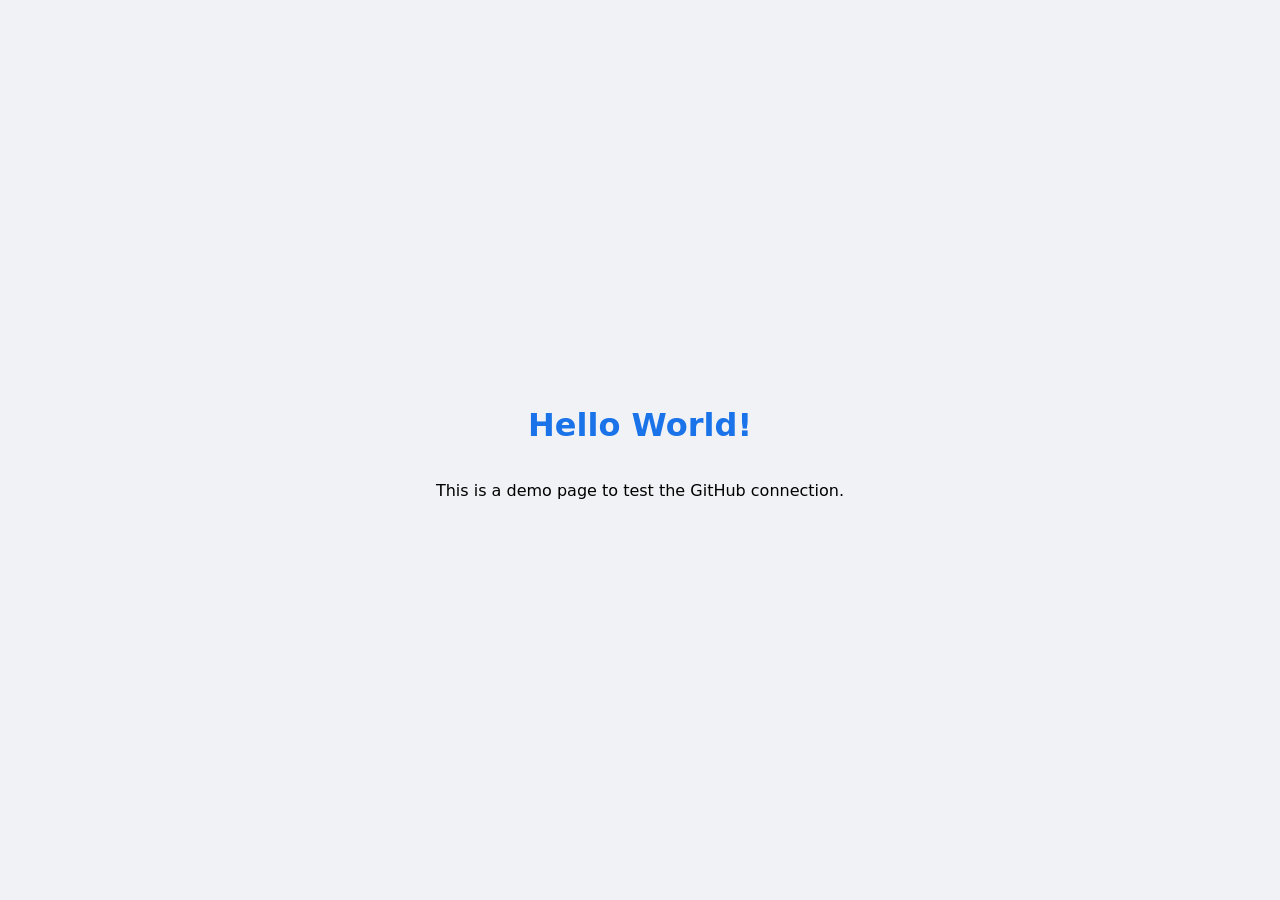
==== index.html @ 8a44653a "Initial commit with demo HTML" ====
<!DOCTYPE html>
<html lang="en">
<head>
    <meta charset="UTF-8">
    <meta name="viewport" content="width=device-width, initial-scale=1.0">
    <title>My Portfolio</title>
    <style>
        body {
            font-family: system-ui, -apple-system, sans-serif;
            display: flex;
            flex-direction: column;
            justify-content: center;
            align-items: center;
            height: 100vh;
            margin: 0;
            background-color: #f0f2f5;
        }
        h1 {
            color: #1a73e8;
        }
    </style>
</head>
<body>
    <h1>Hello World!</h1>
    <p>This is a demo page to test the GitHub connection.</p>
</body>
</html>
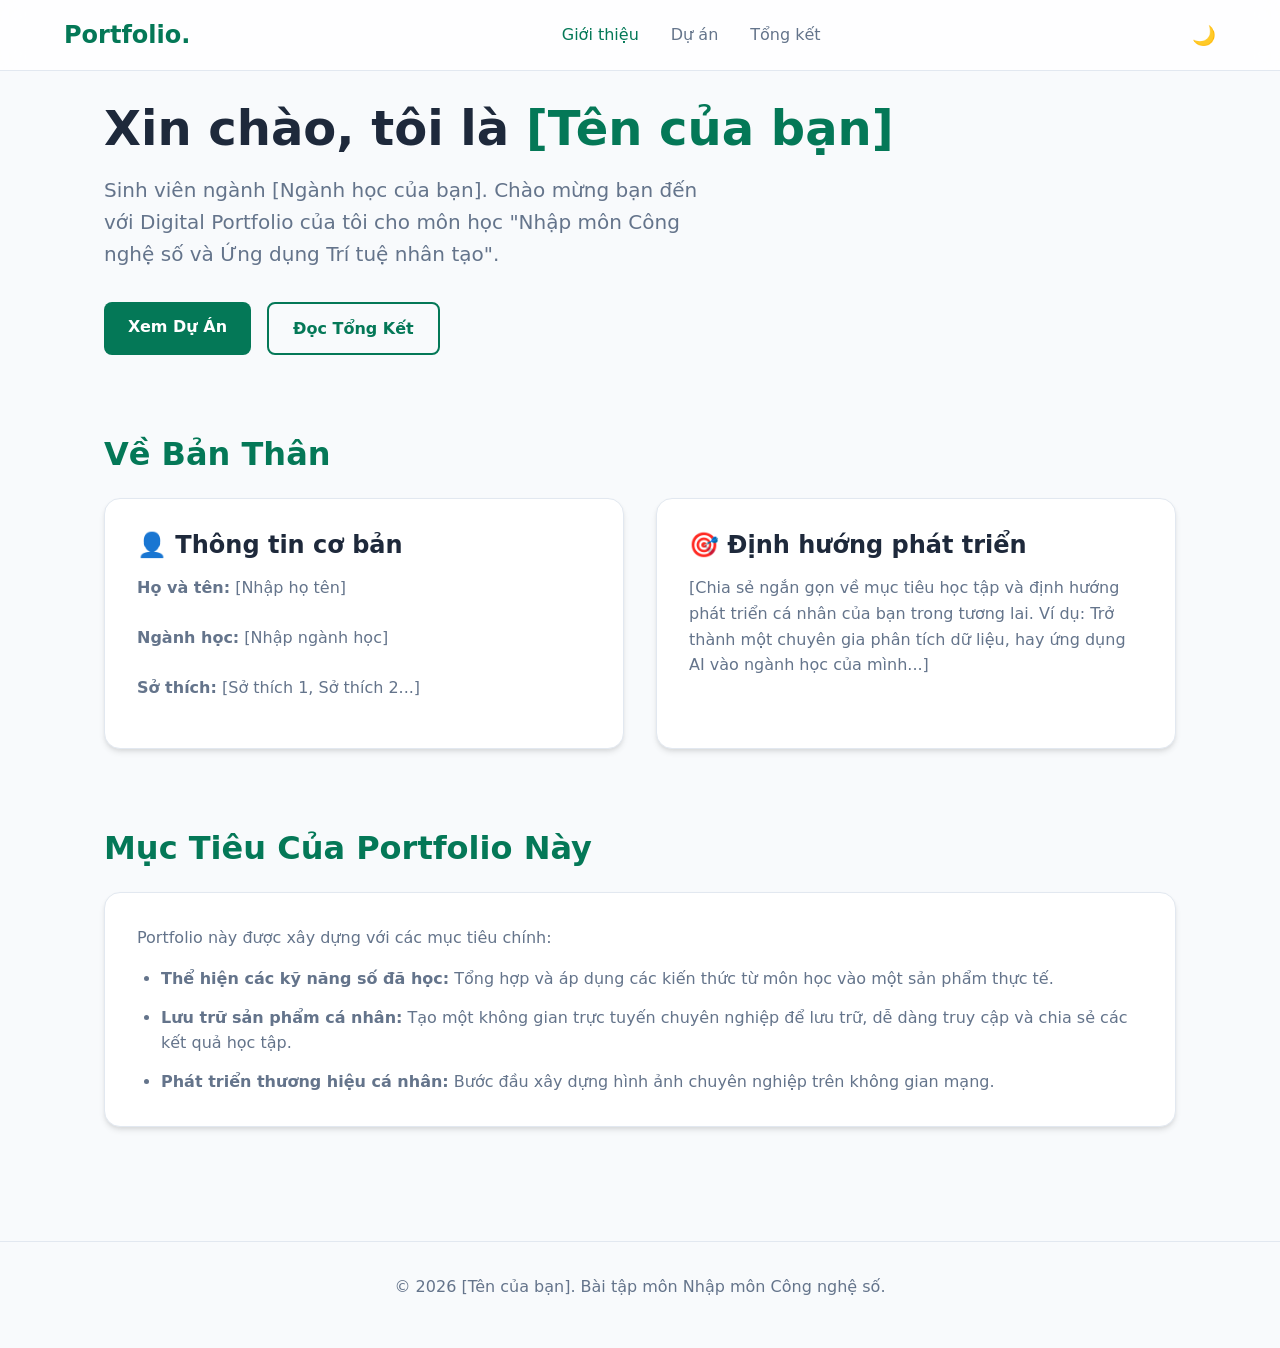
==== commit bdceb345: "feat: complete digital portfolio implementation" ====
--- a/index.html
+++ b/index.html
@@ -1,27 +1,67 @@
 <!DOCTYPE html>
-<html lang="en">
+<html lang="vi">
 <head>
     <meta charset="UTF-8">
     <meta name="viewport" content="width=device-width, initial-scale=1.0">
-    <title>My Portfolio</title>
-    <style>
-        body {
-            font-family: system-ui, -apple-system, sans-serif;
-            display: flex;
-            flex-direction: column;
-            justify-content: center;
-            align-items: center;
-            height: 100vh;
-            margin: 0;
-            background-color: #f0f2f5;
-        }
-        h1 {
-            color: #1a73e8;
-        }
-    </style>
+    <title>Digital Portfolio | Giới thiệu</title>
+    <link rel="stylesheet" href="css/style.css">
 </head>
 <body>
-    <h1>Hello World!</h1>
-    <p>This is a demo page to test the GitHub connection.</p>
+    <nav>
+        <a href="index.html" class="nav-brand">Portfolio.</a>
+        <ul class="nav-links">
+            <li><a href="index.html" class="active">Giới thiệu</a></li>
+            <li><a href="projects.html">Dự án</a></li>
+            <li><a href="summary.html">Tổng kết</a></li>
+        </ul>
+        <button id="theme-toggle" aria-label="Toggle Dark Mode">🌙</button>
+    </nav>
+
+    <main>
+        <section class="hero reveal">
+            <h1>Xin chào, tôi là <span style="color: var(--primary)">[Tên của bạn]</span></h1>
+            <p style="font-size: 1.25rem; max-width: 600px;">Sinh viên ngành [Ngành học của bạn]. Chào mừng bạn đến với Digital Portfolio của tôi cho môn học "Nhập môn Công nghệ số và Ứng dụng Trí tuệ nhân tạo".</p>
+            <div style="margin-top: 2rem; display: flex; gap: 1rem;">
+                <a href="projects.html" class="btn btn-primary">Xem Dự Án</a>
+                <a href="summary.html" class="btn btn-outline">Đọc Tổng Kết</a>
+            </div>
+        </section>
+
+        <section style="margin-top: 5rem;" class="reveal">
+            <h2>Về Bản Thân</h2>
+            <div class="grid grid-2">
+                <div class="card">
+                    <h3>👤 Thông tin cơ bản</h3>
+                    <div style="margin-top: 1rem; display: flex; flex-direction: column; gap: 0.5rem; color: var(--text-muted)">
+                        <p><strong>Họ và tên:</strong> [Nhập họ tên]</p>
+                        <p><strong>Ngành học:</strong> [Nhập ngành học]</p>
+                        <p><strong>Sở thích:</strong> [Sở thích 1, Sở thích 2...]</p>
+                    </div>
+                </div>
+                <div class="card">
+                    <h3>🎯 Định hướng phát triển</h3>
+                    <p style="margin-top: 1rem;">[Chia sẻ ngắn gọn về mục tiêu học tập và định hướng phát triển cá nhân của bạn trong tương lai. Ví dụ: Trở thành một chuyên gia phân tích dữ liệu, hay ứng dụng AI vào ngành học của mình...]</p>
+                </div>
+            </div>
+        </section>
+
+        <section style="margin-top: 5rem;" class="reveal">
+            <h2>Mục Tiêu Của Portfolio Này</h2>
+            <div class="card">
+                <p>Portfolio này được xây dựng với các mục tiêu chính:</p>
+                <ul style="margin-left: 1.5rem; margin-top: 1rem; display: flex; flex-direction: column; gap: 0.8rem; color: var(--text-muted)">
+                    <li><strong>Thể hiện các kỹ năng số đã học:</strong> Tổng hợp và áp dụng các kiến thức từ môn học vào một sản phẩm thực tế.</li>
+                    <li><strong>Lưu trữ sản phẩm cá nhân:</strong> Tạo một không gian trực tuyến chuyên nghiệp để lưu trữ, dễ dàng truy cập và chia sẻ các kết quả học tập.</li>
+                    <li><strong>Phát triển thương hiệu cá nhân:</strong> Bước đầu xây dựng hình ảnh chuyên nghiệp trên không gian mạng.</li>
+                </ul>
+            </div>
+        </section>
+    </main>
+
+    <footer>
+        <p>&copy; 2026 [Tên của bạn]. Bài tập môn Nhập môn Công nghệ số.</p>
+    </footer>
+
+    <script src="js/main.js"></script>
 </body>
 </html>
--- a/css/style.css
+++ b/css/style.css
@@ -0,0 +1,225 @@
+:root {
+  --primary: #047857; /* Dark Green inspired by the rubric */
+  --primary-light: #10B981;
+  --bg-color: #F8FAFC;
+  --text-main: #1E293B;
+  --text-muted: #64748B;
+  --card-bg: #FFFFFF;
+  --border: #E2E8F0;
+  --radius: 16px;
+  --shadow: 0 4px 6px -1px rgba(0, 0, 0, 0.1), 0 2px 4px -1px rgba(0, 0, 0, 0.06);
+  --shadow-hover: 0 20px 25px -5px rgba(0, 0, 0, 0.1), 0 10px 10px -5px rgba(0, 0, 0, 0.04);
+  --transition: all 0.3s cubic-bezier(0.4, 0, 0.2, 1);
+  --nav-bg: rgba(255, 255, 255, 0.8);
+}
+
+[data-theme="dark"] {
+  --bg-color: #0F172A;
+  --text-main: #F8FAFC;
+  --text-muted: #94A3B8;
+  --card-bg: #1E293B;
+  --border: #334155;
+  --nav-bg: rgba(15, 23, 42, 0.8);
+}
+
+* {
+  box-sizing: border-box;
+  margin: 0;
+  padding: 0;
+}
+
+body {
+  font-family: 'Inter', system-ui, -apple-system, sans-serif;
+  background-color: var(--bg-color);
+  color: var(--text-main);
+  line-height: 1.6;
+  transition: var(--transition);
+}
+
+/* Navigation */
+nav {
+  position: fixed;
+  top: 0;
+  width: 100%;
+  padding: 1rem 5%;
+  display: flex;
+  justify-content: space-between;
+  align-items: center;
+  background-color: var(--nav-bg);
+  backdrop-filter: blur(12px);
+  border-bottom: 1px solid var(--border);
+  z-index: 1000;
+  transition: var(--transition);
+}
+
+.nav-brand {
+  font-weight: 700;
+  font-size: 1.5rem;
+  color: var(--primary);
+  text-decoration: none;
+}
+
+.nav-links {
+  display: flex;
+  gap: 2rem;
+  list-style: none;
+}
+
+.nav-links a {
+  text-decoration: none;
+  color: var(--text-muted);
+  font-weight: 500;
+  transition: var(--transition);
+}
+
+.nav-links a:hover, .nav-links a.active {
+  color: var(--primary);
+}
+
+#theme-toggle {
+  background: none;
+  border: none;
+  color: var(--text-main);
+  font-size: 1.2rem;
+  cursor: pointer;
+  transition: var(--transition);
+}
+
+#theme-toggle:hover {
+  color: var(--primary);
+}
+
+/* Layout */
+main {
+  padding: 100px 5% 50px;
+  max-width: 1200px;
+  margin: 0 auto;
+}
+
+/* Typography */
+h1, h2, h3 {
+  color: var(--text-main);
+  line-height: 1.2;
+}
+
+h1 { font-size: 3rem; font-weight: 800; margin-bottom: 1rem; }
+h2 { font-size: 2rem; font-weight: 700; margin-bottom: 1.5rem; color: var(--primary); }
+h3 { font-size: 1.5rem; font-weight: 600; margin-bottom: 0.5rem; }
+
+p { margin-bottom: 1rem; color: var(--text-muted); }
+
+/* Components */
+.card {
+  background: var(--card-bg);
+  border-radius: var(--radius);
+  padding: 2rem;
+  border: 1px solid var(--border);
+  box-shadow: var(--shadow);
+  transition: var(--transition);
+}
+
+.card:hover {
+  transform: translateY(-5px);
+  box-shadow: var(--shadow-hover);
+}
+
+.btn {
+  display: inline-block;
+  padding: 0.75rem 1.5rem;
+  border-radius: 8px;
+  text-decoration: none;
+  font-weight: 600;
+  transition: var(--transition);
+  cursor: pointer;
+}
+
+.btn-primary {
+  background-color: var(--primary);
+  color: white;
+  border: none;
+}
+
+.btn-primary:hover {
+  background-color: var(--primary-light);
+  transform: translateY(-2px);
+}
+
+.btn-outline {
+  background-color: transparent;
+  color: var(--primary);
+  border: 2px solid var(--primary);
+}
+
+.btn-outline:hover {
+  background-color: var(--primary);
+  color: white;
+}
+
+/* Grid System */
+.grid {
+  display: grid;
+  gap: 2rem;
+}
+
+.grid-2 { grid-template-columns: repeat(auto-fit, minmax(300px, 1fr)); }
+.grid-3 { grid-template-columns: repeat(auto-fit, minmax(300px, 1fr)); }
+
+/* Badge / Tags */
+.badge {
+  display: inline-block;
+  padding: 0.25rem 0.75rem;
+  border-radius: 999px;
+  background-color: rgba(4, 120, 87, 0.1);
+  color: var(--primary);
+  font-size: 0.875rem;
+  font-weight: 600;
+  margin-bottom: 1rem;
+}
+
+/* Animations */
+.reveal {
+  opacity: 0;
+  transform: translateY(30px);
+  transition: all 0.8s ease-out;
+}
+
+.reveal.active {
+  opacity: 1;
+  transform: translateY(0);
+}
+
+/* Projects specific */
+.project-card {
+  display: flex;
+  flex-direction: column;
+  height: 100%;
+}
+
+.project-card .content {
+  flex-grow: 1;
+}
+
+.project-meta {
+  margin-top: 1.5rem;
+  padding-top: 1rem;
+  border-top: 1px solid var(--border);
+  display: flex;
+  justify-content: space-between;
+  align-items: center;
+}
+
+/* Footer */
+footer {
+  text-align: center;
+  padding: 2rem;
+  color: var(--text-muted);
+  border-top: 1px solid var(--border);
+  margin-top: 4rem;
+}
+
+/* Responsive */
+@media (max-width: 768px) {
+  nav { padding: 1rem; }
+  .nav-links { display: none; /* In a real app, we'd add a hamburger menu */ }
+  h1 { font-size: 2.5rem; }
+}
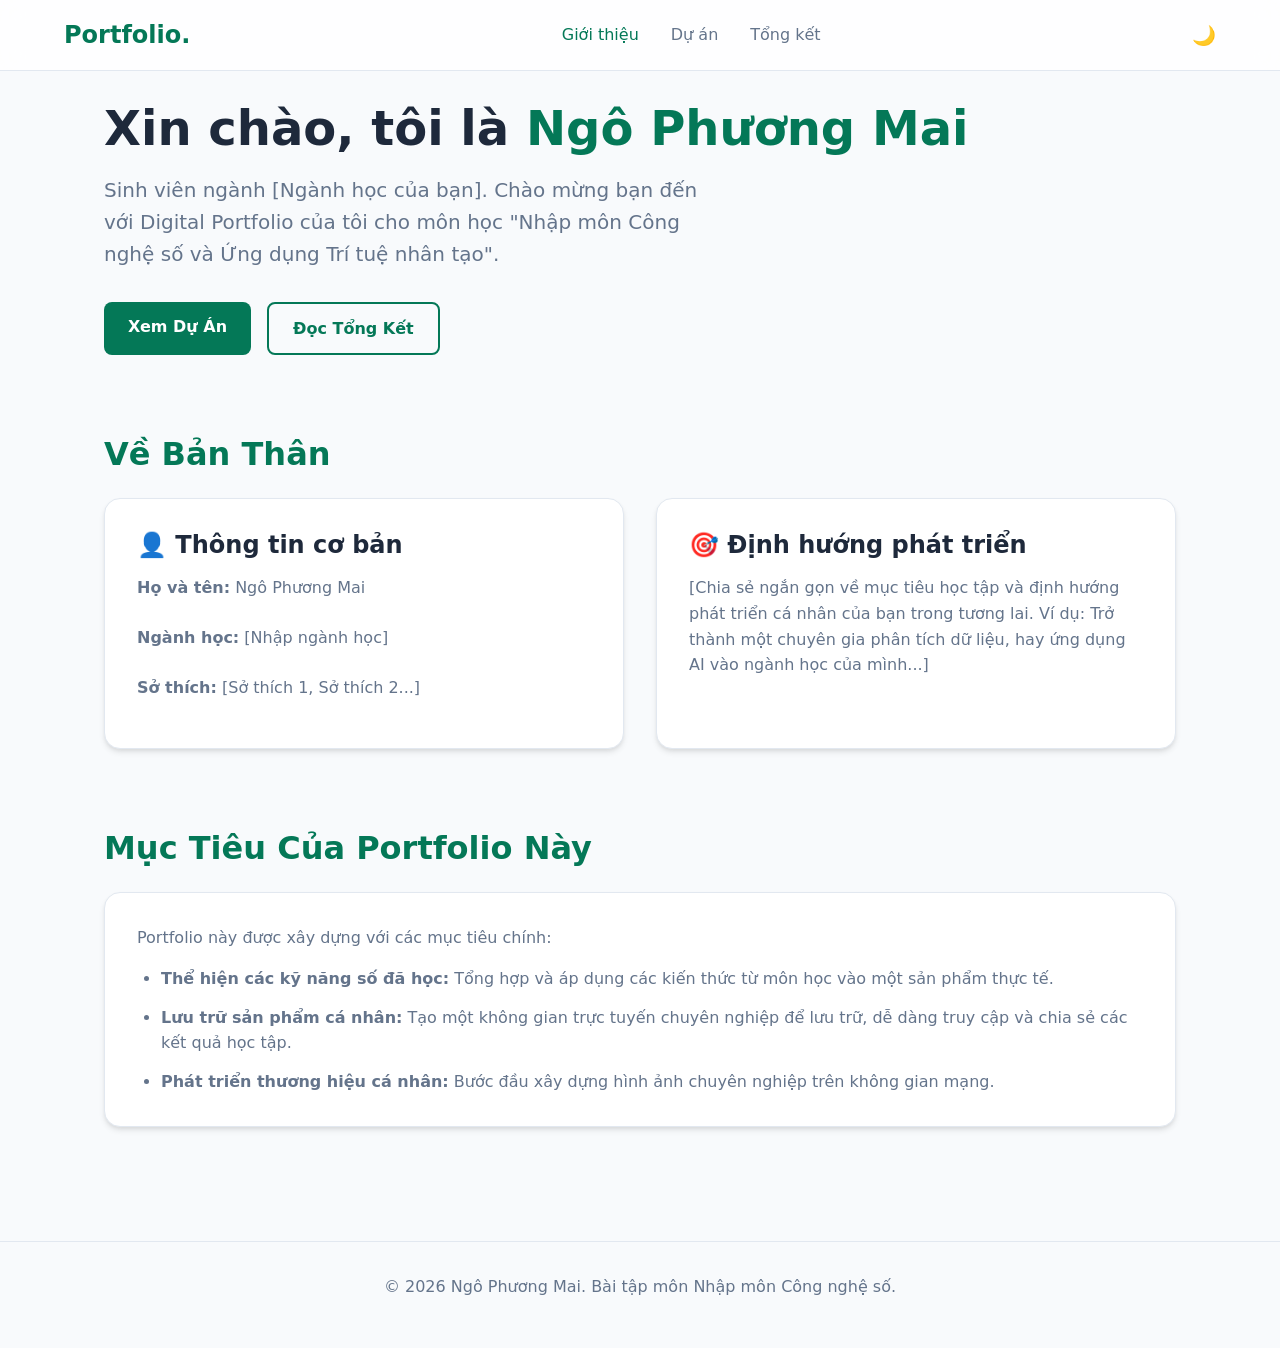
==== commit 362ae60a: "chore: update author name to Ngô Phương Mai" ====
--- a/index.html
+++ b/index.html
@@ -19,7 +19,7 @@
 
     <main>
         <section class="hero reveal">
-            <h1>Xin chào, tôi là <span style="color: var(--primary)">[Tên của bạn]</span></h1>
+            <h1>Xin chào, tôi là <span style="color: var(--primary)">Ngô Phương Mai</span></h1>
             <p style="font-size: 1.25rem; max-width: 600px;">Sinh viên ngành [Ngành học của bạn]. Chào mừng bạn đến với Digital Portfolio của tôi cho môn học "Nhập môn Công nghệ số và Ứng dụng Trí tuệ nhân tạo".</p>
             <div style="margin-top: 2rem; display: flex; gap: 1rem;">
                 <a href="projects.html" class="btn btn-primary">Xem Dự Án</a>
@@ -33,7 +33,7 @@
                 <div class="card">
                     <h3>👤 Thông tin cơ bản</h3>
                     <div style="margin-top: 1rem; display: flex; flex-direction: column; gap: 0.5rem; color: var(--text-muted)">
-                        <p><strong>Họ và tên:</strong> [Nhập họ tên]</p>
+                        <p><strong>Họ và tên:</strong> Ngô Phương Mai</p>
                         <p><strong>Ngành học:</strong> [Nhập ngành học]</p>
                         <p><strong>Sở thích:</strong> [Sở thích 1, Sở thích 2...]</p>
                     </div>
@@ -59,7 +59,7 @@
     </main>
 
     <footer>
-        <p>&copy; 2026 [Tên của bạn]. Bài tập môn Nhập môn Công nghệ số.</p>
+        <p>&copy; 2026 Ngô Phương Mai. Bài tập môn Nhập môn Công nghệ số.</p>
     </footer>
 
     <script src="js/main.js"></script>
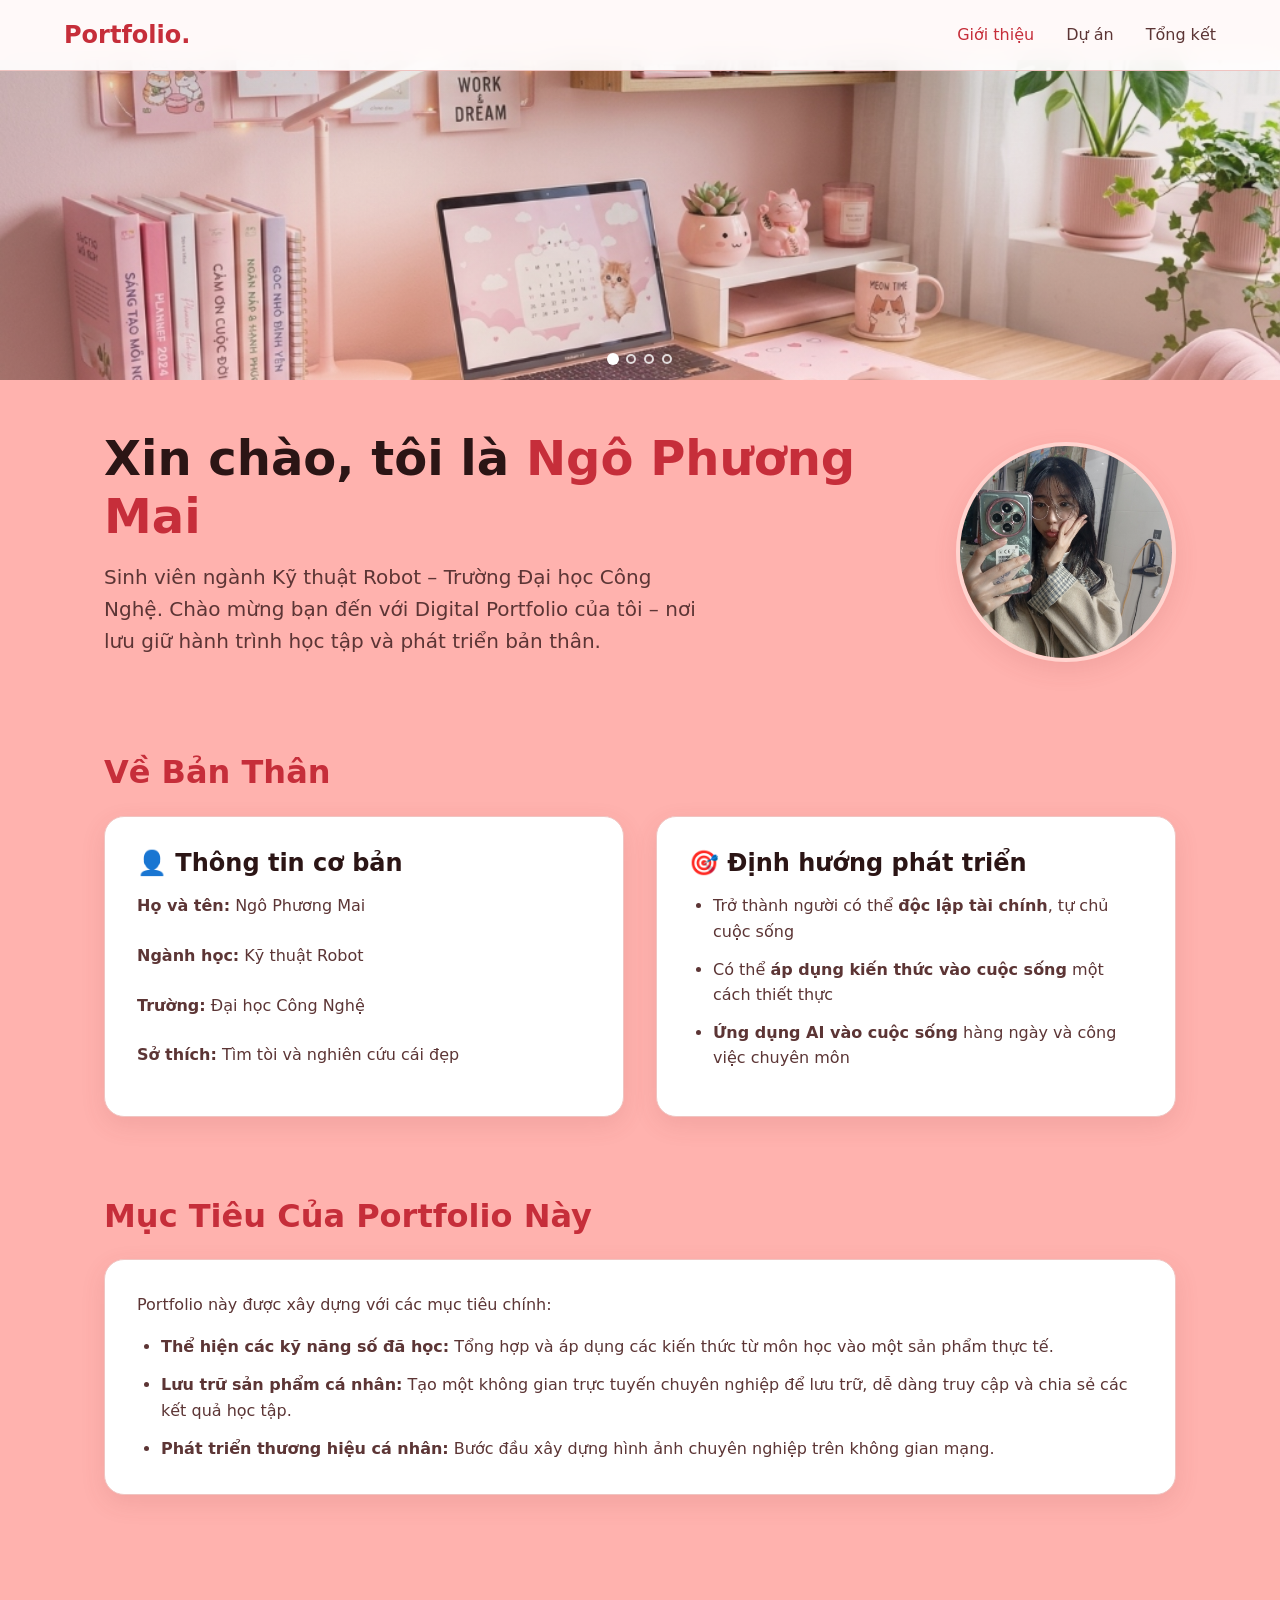
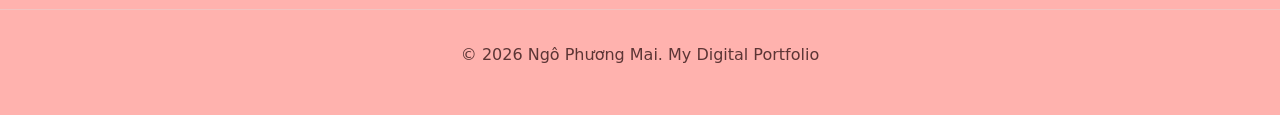
==== commit 1d8a7c3d: "feat: add user portrait and fix dark mode background/button contrast" ====
--- a/index.html
+++ b/index.html
@@ -14,16 +14,45 @@
             <li><a href="projects.html">Dự án</a></li>
             <li><a href="summary.html">Tổng kết</a></li>
         </ul>
-        <button id="theme-toggle" aria-label="Toggle Dark Mode">🌙</button>
     </nav>
+
+    <!-- Hero Banner Carousel -->
+    <div class="banner-carousel" id="bannerCarousel">
+        <div class="carousel-track">
+            <div class="carousel-slide active">
+                <img src="images/banner1.jpg" alt="Không gian làm việc màu hồng">
+                <div class="slide-overlay"></div>
+            </div>
+            <div class="carousel-slide">
+                <img src="images/banner2.png" alt="Góc học tập pastel">
+                <div class="slide-overlay"></div>
+            </div>
+            <div class="carousel-slide">
+                <img src="images/banner3.png" alt="Góc đọc sách ấm cúng">
+                <div class="slide-overlay"></div>
+            </div>
+            <div class="carousel-slide">
+                <img src="images/banner4.png" alt="Không gian sáng tạo">
+                <div class="slide-overlay"></div>
+            </div>
+        </div>
+        <button class="carousel-btn carousel-btn-prev" aria-label="Previous slide">&#10094;</button>
+        <button class="carousel-btn carousel-btn-next" aria-label="Next slide">&#10095;</button>
+        <div class="carousel-dots" id="carouselDots"></div>
+    </div>
 
     <main>
         <section class="hero reveal">
-            <h1>Xin chào, tôi là <span style="color: var(--primary)">Ngô Phương Mai</span></h1>
-            <p style="font-size: 1.25rem; max-width: 600px;">Sinh viên ngành [Ngành học của bạn]. Chào mừng bạn đến với Digital Portfolio của tôi cho môn học "Nhập môn Công nghệ số và Ứng dụng Trí tuệ nhân tạo".</p>
-            <div style="margin-top: 2rem; display: flex; gap: 1rem;">
-                <a href="projects.html" class="btn btn-primary">Xem Dự Án</a>
-                <a href="summary.html" class="btn btn-outline">Đọc Tổng Kết</a>
+            <div class="hero-intro">
+                <div class="hero-text">
+                    <h1>Xin chào, tôi là <span style="color: var(--primary)">Ngô Phương Mai</span></h1>
+                    <p style="font-size: 1.25rem; max-width: 600px;">Sinh viên ngành Kỹ thuật Robot – Trường Đại học Công Nghệ. Chào mừng bạn đến với Digital Portfolio của tôi – nơi lưu giữ hành trình học tập và phát triển bản thân.</p>
+                </div>
+                <div class="hero-portrait">
+                    <div class="portrait-frame">
+                        <img src="images/portrait.jpg" alt="Ảnh chân dung Ngô Phương Mai">
+                    </div>
+                </div>
             </div>
         </section>
 
@@ -34,13 +63,18 @@
                     <h3>👤 Thông tin cơ bản</h3>
                     <div style="margin-top: 1rem; display: flex; flex-direction: column; gap: 0.5rem; color: var(--text-muted)">
                         <p><strong>Họ và tên:</strong> Ngô Phương Mai</p>
-                        <p><strong>Ngành học:</strong> [Nhập ngành học]</p>
-                        <p><strong>Sở thích:</strong> [Sở thích 1, Sở thích 2...]</p>
+                        <p><strong>Ngành học:</strong> Kỹ thuật Robot</p>
+                        <p><strong>Trường:</strong> Đại học Công Nghệ</p>
+                        <p><strong>Sở thích:</strong> Tìm tòi và nghiên cứu cái đẹp</p>
                     </div>
                 </div>
                 <div class="card">
                     <h3>🎯 Định hướng phát triển</h3>
-                    <p style="margin-top: 1rem;">[Chia sẻ ngắn gọn về mục tiêu học tập và định hướng phát triển cá nhân của bạn trong tương lai. Ví dụ: Trở thành một chuyên gia phân tích dữ liệu, hay ứng dụng AI vào ngành học của mình...]</p>
+                    <ul style="margin-left: 1.5rem; margin-top: 1rem; display: flex; flex-direction: column; gap: 0.75rem; color: var(--text-muted)">
+                        <li>Trở thành người có thể <strong>độc lập tài chính</strong>, tự chủ cuộc sống</li>
+                        <li>Có thể <strong>áp dụng kiến thức vào cuộc sống</strong> một cách thiết thực</li>
+                        <li><strong>Ứng dụng AI vào cuộc sống</strong> hàng ngày và công việc chuyên môn</li>
+                    </ul>
                 </div>
             </div>
         </section>
@@ -59,7 +93,7 @@
     </main>
 
     <footer>
-        <p>&copy; 2026 Ngô Phương Mai. Bài tập môn Nhập môn Công nghệ số.</p>
+        <p>&copy; 2026 Ngô Phương Mai. My Digital Portfolio</p>
     </footer>
 
     <script src="js/main.js"></script>
--- a/css/style.css
+++ b/css/style.css
@@ -1,25 +1,16 @@
 :root {
-  --primary: #047857; /* Dark Green inspired by the rubric */
-  --primary-light: #10B981;
-  --bg-color: #F8FAFC;
-  --text-main: #1E293B;
-  --text-muted: #64748B;
+  --primary: #C62E3A;
+  --primary-light: #FFD4CF;
+  --bg-color: #FFB2AE;
+  --text-main: #2B1515;
+  --text-muted: #5C3535;
   --card-bg: #FFFFFF;
-  --border: #E2E8F0;
-  --radius: 16px;
-  --shadow: 0 4px 6px -1px rgba(0, 0, 0, 0.1), 0 2px 4px -1px rgba(0, 0, 0, 0.06);
-  --shadow-hover: 0 20px 25px -5px rgba(0, 0, 0, 0.1), 0 10px 10px -5px rgba(0, 0, 0, 0.04);
+  --border: #F0C4C1;
+  --radius: 20px;
+  --shadow: 0 8px 24px rgba(150, 60, 55, 0.12);
+  --shadow-hover: 0 15px 35px rgba(198, 46, 58, 0.22);
   --transition: all 0.3s cubic-bezier(0.4, 0, 0.2, 1);
-  --nav-bg: rgba(255, 255, 255, 0.8);
-}
-
-[data-theme="dark"] {
-  --bg-color: #0F172A;
-  --text-main: #F8FAFC;
-  --text-muted: #94A3B8;
-  --card-bg: #1E293B;
-  --border: #334155;
-  --nav-bg: rgba(15, 23, 42, 0.8);
+  --nav-bg: rgba(255, 255, 255, 0.92);
 }
 
 * {
@@ -76,24 +67,167 @@
   color: var(--primary);
 }
 
-#theme-toggle {
-  background: none;
-  border: none;
-  color: var(--text-main);
+/* Banner Carousel */
+.banner-carousel {
+  position: relative;
+  width: 100%;
+  height: 320px;
+  margin-top: 60px;
+  overflow: hidden;
+  background: #1a0e0e;
+}
+
+.carousel-track {
+  position: relative;
+  width: 100%;
+  height: 100%;
+}
+
+.carousel-slide {
+  position: absolute;
+  top: 0;
+  left: 0;
+  width: 100%;
+  height: 100%;
+  opacity: 0;
+  transition: opacity 0.8s ease-in-out;
+}
+
+.carousel-slide.active {
+  opacity: 1;
+}
+
+.carousel-slide img {
+  width: 100%;
+  height: 100%;
+  object-fit: cover;
+  display: block;
+}
+
+.slide-overlay {
+  position: absolute;
+  top: 0;
+  left: 0;
+  width: 100%;
+  height: 100%;
+  background: linear-gradient(
+    to bottom,
+    rgba(43, 21, 21, 0.1) 0%,
+    rgba(255, 178, 174, 0.25) 100%
+  );
+  pointer-events: none;
+}
+
+.carousel-btn {
+  position: absolute;
+  top: 50%;
+  transform: translateY(-50%);
+  background: rgba(255, 255, 255, 0.2);
+  backdrop-filter: blur(8px);
+  color: white;
+  border: 1px solid rgba(255, 255, 255, 0.3);
+  width: 44px;
+  height: 44px;
+  border-radius: 50%;
   font-size: 1.2rem;
   cursor: pointer;
   transition: var(--transition);
-}
-
-#theme-toggle:hover {
-  color: var(--primary);
+  display: flex;
+  align-items: center;
+  justify-content: center;
+  z-index: 10;
+  opacity: 0;
+}
+
+.banner-carousel:hover .carousel-btn {
+  opacity: 1;
+}
+
+.carousel-btn:hover {
+  background: rgba(255, 255, 255, 0.4);
+  transform: translateY(-50%) scale(1.1);
+}
+
+.carousel-btn-prev {
+  left: 16px;
+}
+
+.carousel-btn-next {
+  right: 16px;
+}
+
+.carousel-dots {
+  position: absolute;
+  bottom: 16px;
+  left: 50%;
+  transform: translateX(-50%);
+  display: flex;
+  gap: 8px;
+  z-index: 10;
+}
+
+.carousel-dot {
+  width: 10px;
+  height: 10px;
+  border-radius: 50%;
+  border: 2px solid rgba(255, 255, 255, 0.8);
+  background: transparent;
+  cursor: pointer;
+  transition: var(--transition);
+  padding: 0;
+}
+
+.carousel-dot.active {
+  background: white;
+  transform: scale(1.2);
+}
+
+.carousel-dot:hover {
+  background: rgba(255, 255, 255, 0.6);
 }
 
 /* Layout */
 main {
-  padding: 100px 5% 50px;
+  padding: 50px 5% 50px;
   max-width: 1200px;
   margin: 0 auto;
+}
+
+/* Pages without banner carousel need extra top padding to clear fixed nav */
+main.page-content {
+  padding-top: 100px;
+}
+
+/* Hero with portrait */
+.hero-intro {
+  display: flex;
+  align-items: center;
+  gap: 3rem;
+}
+
+.hero-text {
+  flex: 1;
+  min-width: 0;
+}
+
+.hero-portrait {
+  flex-shrink: 0;
+}
+
+.portrait-frame {
+  width: 220px;
+  height: 220px;
+  border-radius: 50%;
+  overflow: hidden;
+  border: 4px solid var(--primary-light);
+  box-shadow: var(--shadow);
+}
+
+.portrait-frame img {
+  width: 100%;
+  height: 100%;
+  object-fit: cover;
+  display: block;
 }
 
 /* Typography */
@@ -136,12 +270,15 @@
 .btn-primary {
   background-color: var(--primary);
   color: white;
-  border: none;
+  border: 2px solid var(--primary);
+  box-shadow: 0 4px 10px rgba(198, 46, 58, 0.15);
 }
 
 .btn-primary:hover {
-  background-color: var(--primary-light);
+  background-color: white;
+  color: var(--primary);
   transform: translateY(-2px);
+  box-shadow: 0 6px 15px rgba(198, 46, 58, 0.25);
 }
 
 .btn-outline {
@@ -153,6 +290,8 @@
 .btn-outline:hover {
   background-color: var(--primary);
   color: white;
+  transform: translateY(-2px);
+  box-shadow: 0 6px 15px rgba(198, 46, 58, 0.25);
 }
 
 /* Grid System */
@@ -167,10 +306,10 @@
 /* Badge / Tags */
 .badge {
   display: inline-block;
-  padding: 0.25rem 0.75rem;
+  padding: 0.35rem 0.85rem;
   border-radius: 999px;
-  background-color: rgba(4, 120, 87, 0.1);
-  color: var(--primary);
+  background-color: #f9cc88;
+  color: #333333;
   font-size: 0.875rem;
   font-weight: 600;
   margin-bottom: 1rem;
@@ -188,24 +327,203 @@
   transform: translateY(0);
 }
 
-/* Projects specific */
-.project-card {
+/* Projects - Parent Page */
+.subject-section {
+  margin-top: 3rem;
+}
+
+.subject-card {
+  cursor: pointer;
+  user-select: none;
+  transition: var(--transition);
+}
+
+.subject-card:hover {
+  transform: translateY(-3px);
+  box-shadow: var(--shadow-hover);
+}
+
+.subject-card-content {
+  display: flex;
+  align-items: center;
+  gap: 1.5rem;
+}
+
+.subject-icon {
+  font-size: 2.5rem;
+  flex-shrink: 0;
+}
+
+.subject-info {
+  flex: 1;
+  min-width: 0;
+}
+
+.subject-info h2 {
+  color: var(--text-main);
+  margin-bottom: 0.25rem;
+}
+
+.subject-info p {
+  margin: 0;
+}
+
+.subject-toggle {
+  flex-shrink: 0;
+  color: var(--text-muted);
+  transition: transform 0.3s ease;
+  display: flex;
+  align-items: center;
+  justify-content: center;
+  width: 40px;
+  height: 40px;
+  border-radius: 50%;
+  background: var(--primary-light);
+}
+
+.subject-toggle.rotated {
+  transform: rotate(180deg);
+}
+
+.subject-card.expanded {
+  border-bottom-left-radius: 0;
+  border-bottom-right-radius: 0;
+  border-bottom: none;
+}
+
+/* Exercises Container - hidden by default, slides open */
+.exercises-container {
+  max-height: 0;
+  overflow: hidden;
+  transition: max-height 0.5s cubic-bezier(0.4, 0, 0.2, 1),
+              opacity 0.4s ease,
+              padding 0.4s ease;
+  opacity: 0;
+  padding: 0 0.75rem;
+  background: var(--card-bg);
+  border: 1px solid var(--border);
+  border-top: none;
+  border-radius: 0 0 var(--radius) var(--radius);
+  box-shadow: var(--shadow);
+}
+
+.exercises-container.open {
+  max-height: 3000px;
+  opacity: 1;
+  padding: 1.5rem 0.75rem 1.5rem;
+}
+
+.project-grid {
+  display: grid;
+  grid-template-columns: repeat(auto-fill, minmax(280px, 1fr));
+  gap: 2rem;
+}
+
+.project-link-card {
   display: flex;
   flex-direction: column;
+  text-decoration: none;
+  padding: 1.75rem 2rem;
+  position: relative;
+  cursor: pointer;
+}
+
+.project-link-card::before {
+  content: '';
+  position: absolute;
+  top: 0;
+  left: 0;
+  width: 4px;
   height: 100%;
-}
-
-.project-card .content {
+  background: var(--primary);
+  opacity: 0;
+  transition: var(--transition);
+}
+
+.project-link-card:hover::before {
+  opacity: 1;
+}
+
+.project-link-card:hover {
+  transform: translateY(-5px);
+  box-shadow: var(--shadow-hover);
+}
+
+.card-icon {
+  font-size: 2rem;
+  margin-bottom: 1rem;
+}
+
+.project-link-card .badge {
+  align-self: flex-start;
+  margin-bottom: 1rem;
+}
+
+.project-link-card h3 {
   flex-grow: 1;
-}
-
-.project-meta {
+  margin-top: 0.75rem;
+  margin-bottom: 0;
+  font-size: 1.15rem;
+  color: var(--text-main);
+  line-height: 1.5;
+}
+
+.card-cta {
+  color: var(--primary);
+  font-weight: 600;
+  font-size: 0.9rem;
   margin-top: 1.5rem;
-  padding-top: 1rem;
+  display: inline-flex;
+  align-items: center;
+  transition: var(--transition);
+}
+
+.project-link-card:hover .card-cta {
+  transform: translateX(6px);
+}
+
+/* Projects - Detail Pages */
+.breadcrumb {
+  display: flex;
+  align-items: center;
+  gap: 0.5rem;
+  margin-bottom: 1.5rem;
+  font-size: 0.925rem;
+  color: var(--text-muted);
+}
+
+.breadcrumb a {
+  color: var(--primary);
+  text-decoration: none;
+  font-weight: 500;
+  transition: var(--transition);
+}
+
+.breadcrumb a:hover {
+  opacity: 0.8;
+}
+
+.breadcrumb-sep {
+  color: var(--text-muted);
+  opacity: 0.5;
+}
+
+.detail-header {
+  margin-bottom: 2.5rem;
+}
+
+.detail-header h1 {
+  margin-top: 0.5rem;
+  font-size: 2.25rem;
+}
+
+.detail-nav {
+  display: flex;
+  justify-content: space-between;
+  align-items: center;
+  margin-top: 3rem;
+  padding-top: 2rem;
   border-top: 1px solid var(--border);
-  display: flex;
-  justify-content: space-between;
-  align-items: center;
 }
 
 /* Footer */
@@ -220,6 +538,146 @@
 /* Responsive */
 @media (max-width: 768px) {
   nav { padding: 1rem; }
-  .nav-links { display: none; /* In a real app, we'd add a hamburger menu */ }
+  .nav-links { display: none; }
   h1 { font-size: 2.5rem; }
-}
+  .banner-carousel { height: 200px; }
+  .carousel-btn { width: 36px; height: 36px; font-size: 1rem; }
+  .project-grid { grid-template-columns: 1fr; }
+  .subject-card-content { flex-direction: column; text-align: center; }
+  .subject-toggle { align-self: center; }
+  .exercises-container { padding: 0 1rem; }
+  .exercises-container.open { padding: 1rem 1rem 1.5rem; }
+  .detail-header h1 { font-size: 1.75rem; }
+  .detail-nav { flex-direction: column; gap: 1rem; }
+  .hero-intro { flex-direction: column-reverse; text-align: center; gap: 2rem; }
+  .portrait-frame { width: 160px; height: 160px; }
+  .hero-portrait { align-self: center; }
+  main.page-content { padding-top: 80px; }
+}
+
+/* Custom styles for PDF Viewer layout */
+.pdf-viewer-container {
+  display: flex;
+  flex-direction: column;
+  gap: 1.5rem;
+  width: 100%;
+  margin-top: 1rem;
+}
+
+.pdf-header {
+  display: flex;
+  justify-content: space-between;
+  align-items: center;
+  gap: 1.5rem;
+  padding: 1.75rem 2rem;
+  background: var(--card-bg);
+  border: 1px solid var(--border);
+  border-radius: var(--radius);
+  box-shadow: var(--shadow);
+  transition: var(--transition);
+}
+
+.pdf-header:hover {
+  box-shadow: var(--shadow-hover);
+}
+
+.pdf-header-left {
+  flex: 1;
+}
+
+.pdf-header-left h1 {
+  font-size: 2.2rem;
+  font-weight: 800;
+  margin: 0 0 0.5rem 0;
+  color: var(--text-main);
+  line-height: 1.25;
+}
+
+.pdf-header-left p {
+  font-size: 0.95rem;
+  color: #666;
+  margin: 0;
+}
+
+.pdf-header-right {
+  flex-shrink: 0;
+}
+
+.btn-download-pdf {
+  display: inline-flex;
+  align-items: center;
+  gap: 0.75rem;
+  background-color: var(--primary);
+  color: white !important;
+  padding: 0.85rem 1.75rem;
+  border-radius: 10px;
+  text-decoration: none;
+  font-weight: 600;
+  transition: var(--transition);
+  border: 2px solid var(--primary);
+  box-shadow: 0 4px 12px rgba(198, 46, 58, 0.2);
+}
+
+.btn-download-pdf:hover {
+  background-color: white;
+  color: var(--primary) !important;
+  transform: translateY(-3px) scale(1.02);
+  box-shadow: var(--shadow-hover);
+}
+
+.btn-download-pdf svg {
+  width: 20px;
+  height: 20px;
+  fill: currentColor;
+  transition: transform 0.3s cubic-bezier(0.4, 0, 0.2, 1);
+}
+
+.btn-download-pdf:hover svg {
+  transform: translateY(3px);
+}
+
+.pdf-body {
+  width: 100%;
+  border-radius: var(--radius);
+  overflow: hidden;
+  background: var(--card-bg);
+  border: 1px solid var(--border);
+  box-shadow: var(--shadow);
+  transition: var(--transition);
+}
+
+.pdf-body:hover {
+  box-shadow: var(--shadow-hover);
+}
+
+.pdf-iframe {
+  width: 100%;
+  height: 85vh;
+  border: none;
+  display: block;
+}
+
+/* Responsive media query for Mobile */
+@media (max-width: 768px) {
+  .pdf-header {
+    flex-direction: column;
+    align-items: flex-start;
+    gap: 1.25rem;
+    padding: 1.5rem;
+  }
+  
+  .pdf-header-right {
+    width: 100%;
+  }
+  
+  .btn-download-pdf {
+    width: 100%;
+    justify-content: center;
+  }
+  
+  .pdf-header-left h1 {
+    font-size: 1.75rem;
+  }
+}
+
+
